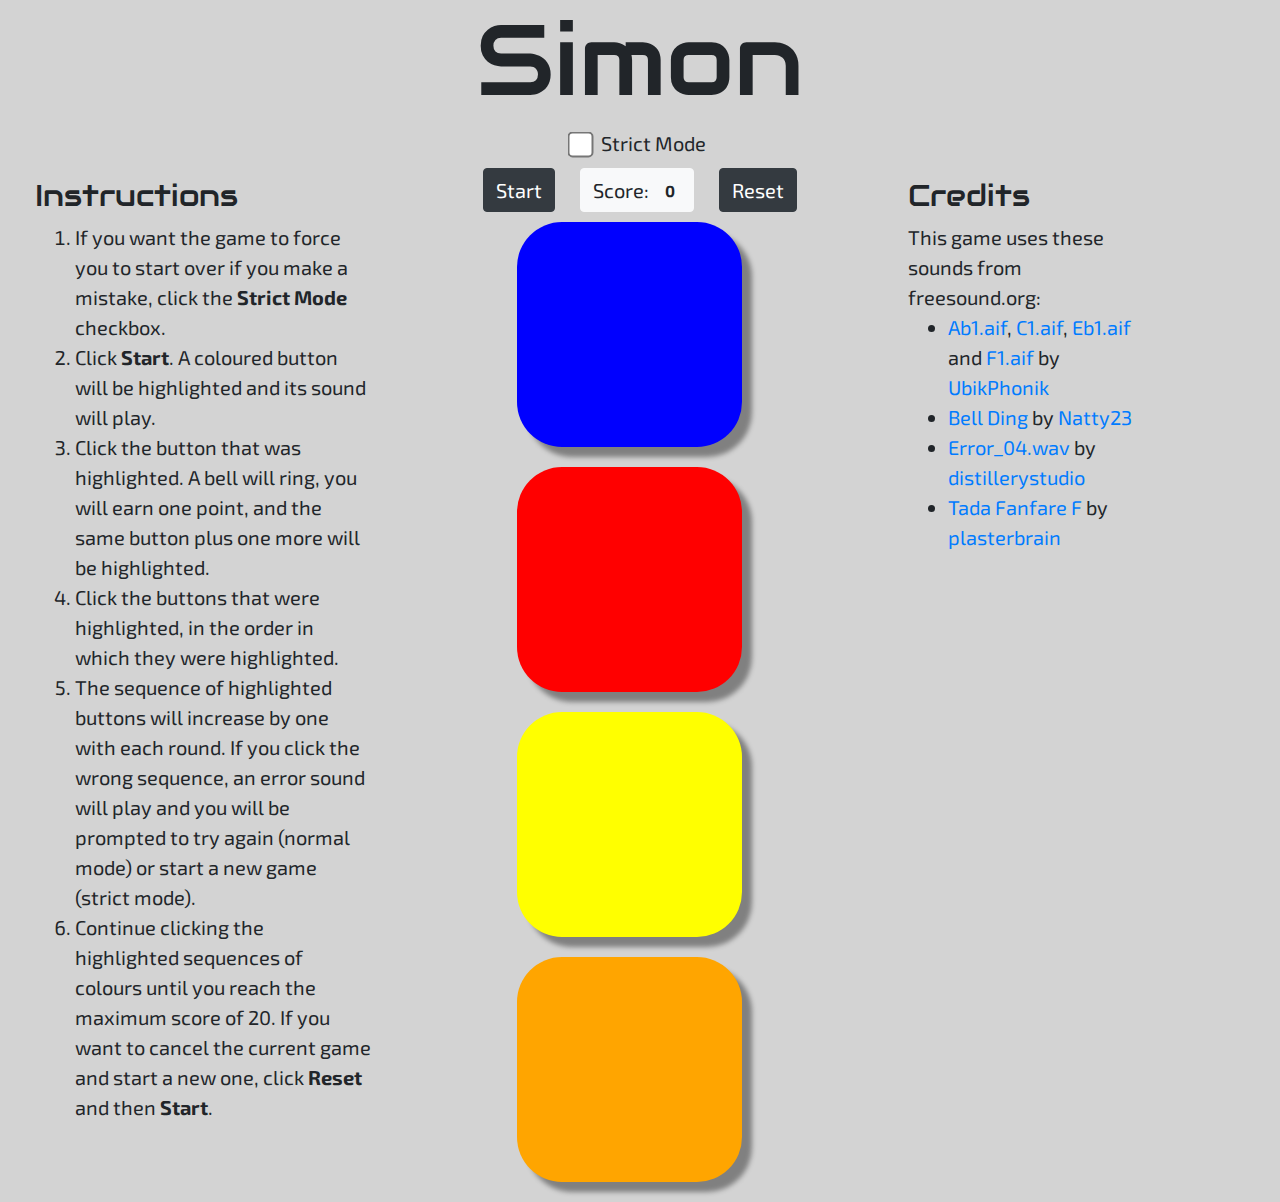
==== index.html @ b0ceb42a "Resized font and buttons" ====
<!DOCTYPE html>
<html lang="en">
<head>
    
    <link rel="stylesheet" href="assets/static/css/bootstrap-grid.min.css" type="text/css" />
    <link rel="stylesheet" href="assets/static/css/bootstrap-reboot.min.css" type="text/css" />
    <link rel="stylesheet" href="assets/static/css/bootstrap.min.css" type="text/css" />
    <link rel="stylesheet" href="assets/css/style.css" type="text/css" />

    <title>Simon Game</title>
    
    <audio id="blue-sound">
        <source src="assets/audio/mp3/177947__ubikphonik__ab1.mp3">
	    <source src="assets/audio/ogg/177947__ubikphonik__ab1.ogg">
    </audio>
    <audio id="red-sound">
        <source src="assets/audio/mp3/177948__ubikphonik__c1.mp3">
	    <source src="assets/audio/ogg/177948__ubikphonik__c1.ogg">
    </audio>  
    <audio id="yellow-sound">
        <source src="assets/audio/mp3/177954__ubikphonik__eb1.mp3">
	    <source src="assets/audio/ogg/177954__ubikphonik__eb1.ogg">
    </audio>  
    <audio id="orange-sound">
        <source src="assets/audio/mp3/177943__ubikphonik__f1.mp3">
	    <source src="assets/audio/ogg/177943__ubikphonik__f1.ogg">
    </audio>
    <audio id="error-sound">
        <source src="assets/audio/mp3/327735__distillerystudio__error-04.mp3">
	    <source src="assets/audio/ogg/327735__distillerystudio__error-04.ogg">
    </audio>
        <audio id="fanfare">
        <source src="assets/audio/mp3/397354__plasterbrain__tada-fanfare-f.mp3">
	    <source src="assets/audio/ogg/397354__plasterbrain__tada-fanfare-f.ogg">
    </audio>
    <audio id="bell">
        <source src="assets/audio/mp3/411749__natty23__bell-ding.mp3">
	    <source src="assets/audio/ogg/411749__natty23__bell-ding.ogg">
    </audio>


<div class="game-container">
    
    <h1>Simon</h1>
        <div class="row">
            <div class="col-xs-12 col-sm-12 order-md-2 col-lg-4 order-lg-1 information">
                <h2>Instructions</h2>
                    <ol>
                        <li>If you want the game to force you to start over if you make a mistake, click the 
                        <strong>Strict Mode</strong> checkbox.</li>
                        <li>Click <strong>Start</strong>. A coloured button will be highlighted and its sound will play.</li>
                        <li>Click the button that was highlighted. A bell will ring, you will earn one point, and the 
                        same button plus one more will be highlighted.</li>
                        <li>Click the buttons that were highlighted, in the order in which they were highlighted.</li> 
                        <li>The sequence of highlighted buttons will increase by one with each round. If you click the 
                        wrong sequence, an error sound will play and you will be prompted to try again (normal mode) or 
                        start a new game (strict mode).</li> 
                        <li>Continue clicking the highlighted sequences of colours until you reach the maximum score of 
                        20. If you want to cancel the current game and start a new one, click <strong>Reset</strong> and 
                        then <strong>Start</strong>.</li>
                    </ol>
            </div>
            <div class="col-xs-12 col-sm-12 order-md-1 col-lg-4 order-lg-2">
                <div> 
                    <input type="checkbox" name="strict-mode" id="strict-mode" />
                        <span class="checkboxtext">Strict Mode</span>            
                </div>    
                <div> 
                    <button type="button" id="start" class="btn btn-dark">Start</button>
                    <button type="button" class="btn btn-light">Score:<span id="score" class="badge badge-light">0</span></button>
                    <button type="button" id="reset" class="btn btn-dark">Reset</button>
                </div>
                <div class="row justify-content-center">
                    <div id="blue" class="colour"></div>
                    <div id="red" class="colour"></div>    
                </div>
                <div class="row justify-content-center">
                    <div id="yellow" class="colour"></div>    
                    <div id="orange" class="colour"></div>
                </div>
            </div>
            <div class="col-xs-12 col-sm-12 order-md-4 col-lg-3 order-lg-3 information">
                <h2>Credits</h2>
                    This game uses these sounds from freesound.org:
                    <ul>
                        <li><a href="https://freesound.org/people/UbikPhonik/sounds/177947/" target="_blank">Ab1.aif</a>, 
                        <a href="https://freesound.org/people/UbikPhonik/sounds/177948/" target="_blank">C1.aif</a>, 
                        <a href="https://freesound.org/people/UbikPhonik/sounds/177954/" target="_blank">Eb1.aif</a> and  
                        <a href="https://freesound.org/people/UbikPhonik/sounds/177943/" target="_blank">F1.aif</a> 
                        by <a href="https://freesound.org/people/UbikPhonik/" target="_blank">UbikPhonik</a></li>
                        <li><a href="https://freesound.org/people/Natty23/sounds/411749/" target="_blank">Bell Ding</a> 
                        by <a href="https://freesound.org/people/Natty23/" target="_blank">Natty23</a></li> 
                        <li><a href="https://freesound.org/people/distillerystudio/sounds/327735/" target="_blank">Error_04.wav</a> 
                        by <a href="https://freesound.org/people/distillerystudio/" target="_blank">distillerystudio</a></li> 
                        <li><a href="https://freesound.org/people/plasterbrain/sounds/397354/" target="_blank">Tada Fanfare F</a> 
                        by <a href="https://freesound.org/people/plasterbrain/" target="_blank">plasterbrain</a></li> 
                    </ul>

            </div>
        </div>
</div>

    <script src="https://ajax.googleapis.com/ajax/libs/jquery/3.3.1/jquery.min.js"></script>
    <script src="assets/js/script.js"></script>

</body>
</html>
---- assets/css/style.css ----
@import url("https://fonts.googleapis.com/css?family=Audiowide|Exo+2");
 
body {
    background-color: lightgrey;
} 

h1 {
    text-align: center;
    font-family: "Audiowide", cursive;
    font-size: 100px;
}

h2 {
    text-align: left;
    font-family: "Audiowide", cursive;
    font-size: 30px;
}

.game-container {
    text-align: center;
}

.information {
    font-family: "Exo 2", sans-serif;
    font-size: 20px;
    text-align: left;
    padding: 50px;
}



/* Buttons */

.btn {
    font-family: "Exo 2", sans-serif;
    font-size: 20px;
    margin: 10px;
}

.checkboxtext {
    font-family: "Exo 2", sans-serif;
    font-size: 20px;
    margin-left: 10px;
}

#score {
    font-family: "Exo 2", sans-serif;
    font-size: 16px;
    margin-left: 10px;
}

.colour {
    opacity: 1;
    height: 225px;
    width: 225px;
    display: inline-block;
    border-radius: 20%;
    margin-right: 20px;
    margin-bottom: 20px;
    box-shadow: 10px 10px 5px grey;
}

.active {
    opacity: .7;
    -webkit-transform: translate(0, 4px);
    -moz-transform: translate(0, 4px);
    -ms-transform: translate(0, 4px);
    -o-transform: translate(0, 4px);
    transform: translate(0, 4px);
    -webkit-box-shadow: 0px 0px 15px 5px rgba(255, 255, 255, .75);
    -moz-box-shadow: 0px 0px 15px 5px rgba(255, 255, 255, .75);
    box-shadow: 0px 0px 15px 5px rgba(255, 255, 255, .75);
}

#blue {
    background-color: blue;
}

#red {
    background-color: red;
}

#yellow {
    background-color: yellow;
}

#orange {
    background-color: orange;
}


/* Code to resize the checkbox from https://stackoverflow.com/a/10415275/9179340 */
input[type=checkbox] {
 -ms-transform: scale(2); 
 -moz-transform: scale(2); 
 -webkit-transform: scale(2); 
 -o-transform: scale(2); 
 padding: 10px;
}
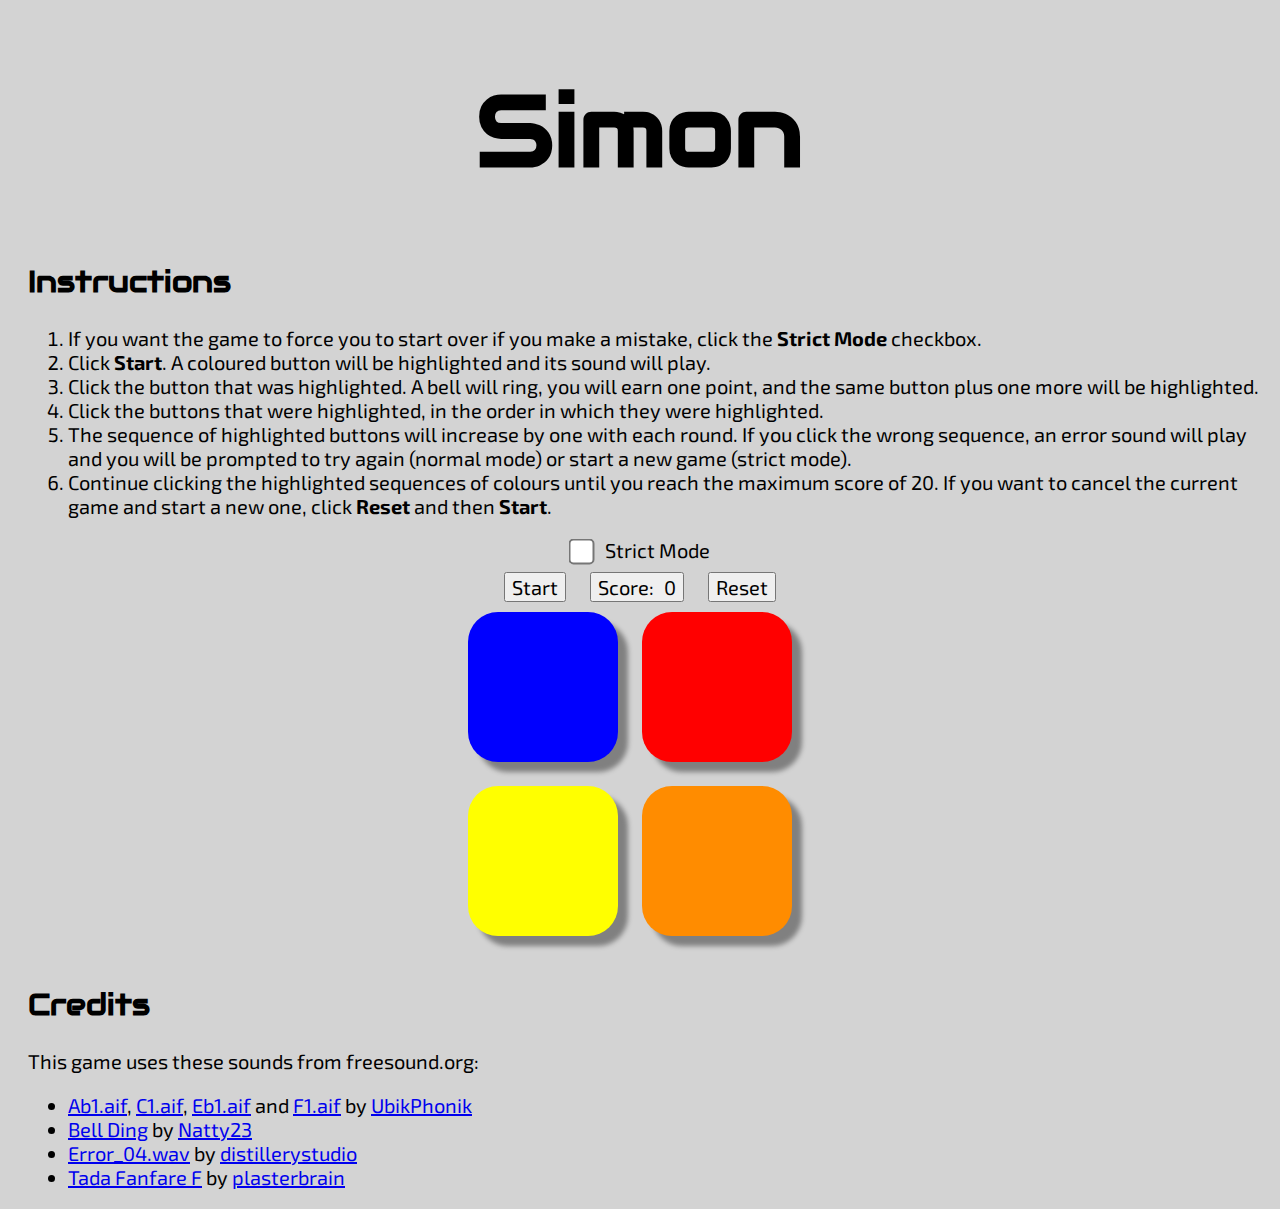
==== commit 460249c2: "Changed Bootstrap breakpoints" ====
--- a/index.html
+++ b/index.html
@@ -2,9 +2,7 @@
 <html lang="en">
 <head>
     
-    <link rel="stylesheet" href="assets/static/css/bootstrap-grid.min.css" type="text/css" />
-    <link rel="stylesheet" href="assets/static/css/bootstrap-reboot.min.css" type="text/css" />
-    <link rel="stylesheet" href="assets/static/css/bootstrap.min.css" type="text/css" />
+    <link rel="stylesheet" href="https://stackpath.bootstrapcdn.com/bootstrap/4.1.3/css/bootstrap.min.css" integrity="sha384-MCw98/SFnGE8fJT3GXwEOngsV7Zt27NXFoaoApmYm81iuXoPkFOJwJ8ERdknLPMO" crossorigin="anonymous">
     <link rel="stylesheet" href="assets/css/style.css" type="text/css" />
 
     <title>Simon Game</title>
@@ -43,7 +41,7 @@
     
     <h1>Simon</h1>
         <div class="row">
-            <div class="col-xs-12 col-sm-12 order-md-2 col-lg-4 order-lg-1 information">
+            <div class="col-xs-12 order-xs-2 col-lg-4 order-lg-1 information">
                 <h2>Instructions</h2>
                     <ol>
                         <li>If you want the game to force you to start over if you make a mistake, click the 
@@ -60,7 +58,7 @@
                         then <strong>Start</strong>.</li>
                     </ol>
             </div>
-            <div class="col-xs-12 col-sm-12 order-md-1 col-lg-4 order-lg-2">
+            <div class="col-xs-12 order-xs-1 col-lg-4 order-lg-2">
                 <div> 
                     <input type="checkbox" name="strict-mode" id="strict-mode" />
                         <span class="checkboxtext">Strict Mode</span>            
@@ -79,7 +77,7 @@
                     <div id="orange" class="colour"></div>
                 </div>
             </div>
-            <div class="col-xs-12 col-sm-12 order-md-4 col-lg-3 order-lg-3 information">
+            <div class="col-xs-12 order-xs-3 col-lg-3 order-lg-3 information">
                 <h2>Credits</h2>
                     This game uses these sounds from freesound.org:
                     <ul>
--- a/assets/css/style.css
+++ b/assets/css/style.css
@@ -24,7 +24,7 @@
     font-family: "Exo 2", sans-serif;
     font-size: 20px;
     text-align: left;
-    padding: 50px;
+    margin-left: 20px;
 }
 
 
@@ -45,14 +45,14 @@
 
 #score {
     font-family: "Exo 2", sans-serif;
-    font-size: 16px;
+    font-size: 20px;
     margin-left: 10px;
 }
 
 .colour {
     opacity: 1;
-    height: 225px;
-    width: 225px;
+    height: 150px;
+    width: 150px;
     display: inline-block;
     border-radius: 20%;
     margin-right: 20px;
@@ -85,7 +85,7 @@
 }
 
 #orange {
-    background-color: orange;
+    background-color: darkorange;
 }
 
 
@@ -97,3 +97,4 @@
  -o-transform: scale(2); 
  padding: 10px;
 }
+
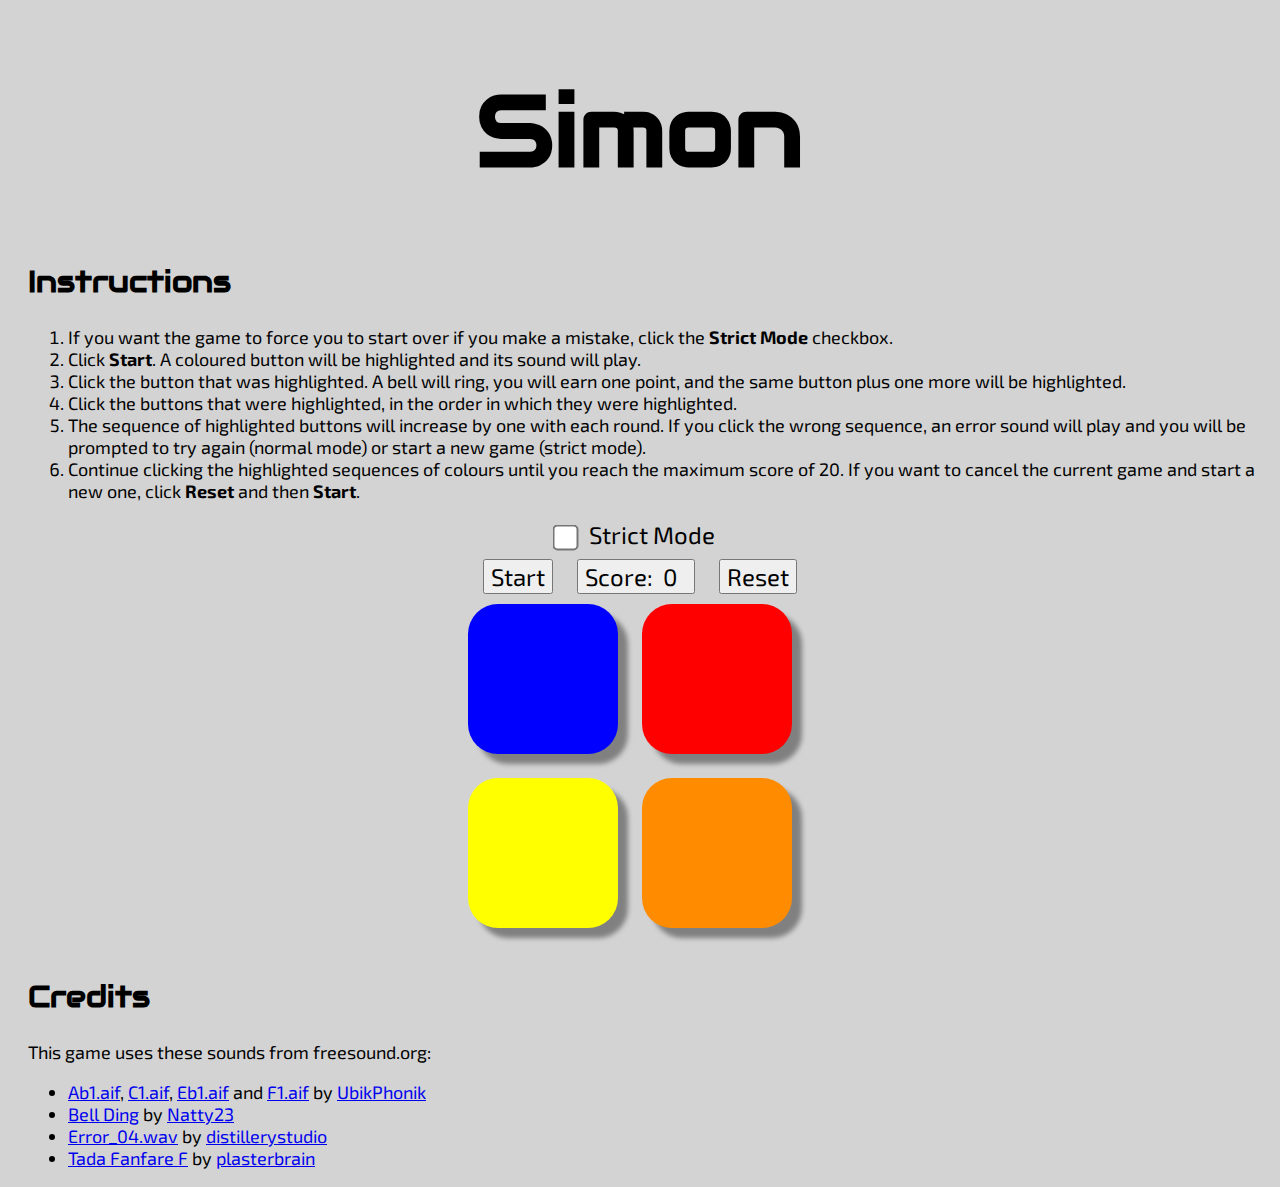
==== commit eb55ec33: "Reinserted ID name mistakenly deleted in a previous edit" ====
--- a/index.html
+++ b/index.html
@@ -1,105 +1,111 @@
 <!DOCTYPE html>
 <html lang="en">
-<head>
+
+    <head>
+        <link rel="stylesheet" href="https://stackpath.bootstrapcdn.com/bootstrap/4.1.3/css/bootstrap.min.css" integrity="sha384-MCw98/SFnGE8fJT3GXwEOngsV7Zt27NXFoaoApmYm81iuXoPkFOJwJ8ERdknLPMO" crossorigin="anonymous">
+        <link rel="stylesheet" href="assets/css/style.css" type="text/css" />
+        <meta name="viewport" content="width=device-width, initial-scale=1">
+        <link rel="shortcut icon" type="image/png" href="assets/images/s_favicon.ico">
+        <title>Simon Game</title>
+    </head>
+
+    <body>
+        
+        <audio id="blue-sound">
+            <source src="assets/audio/mp3/177947__ubikphonik__ab1.mp3">
+            <source src="assets/audio/ogg/177947__ubikphonik__ab1.ogg">
+        </audio>
+        <audio id="red-sound">
+            <source src="assets/audio/mp3/177948__ubikphonik__c1.mp3">
+            <source src="assets/audio/ogg/177948__ubikphonik__c1.ogg">
+        </audio>  
+        <audio id="yellow-sound">
+            <source src="assets/audio/mp3/177954__ubikphonik__eb1.mp3">
+            <source src="assets/audio/ogg/177954__ubikphonik__eb1.ogg">
+        </audio>  
+        <audio id="orange-sound">
+            <source src="assets/audio/mp3/177943__ubikphonik__f1.mp3">
+            <source src="assets/audio/ogg/177943__ubikphonik__f1.ogg">
+        </audio>
+        <audio id="error-sound">
+            <source src="assets/audio/mp3/327735__distillerystudio__error-04.mp3">
+            <source src="assets/audio/ogg/327735__distillerystudio__error-04.ogg">
+        </audio>
+            <audio id="fanfare">
+            <source src="assets/audio/mp3/397354__plasterbrain__tada-fanfare-f.mp3">
+            <source src="assets/audio/ogg/397354__plasterbrain__tada-fanfare-f.ogg">
+        </audio>
+        <audio id="bell">
+            <source src="assets/audio/mp3/411749__natty23__bell-ding.mp3">
+            <source src="assets/audio/ogg/411749__natty23__bell-ding.ogg">
+        </audio>
+        
+        <div class="game-container">
+        
+                <h1>Simon</h1>
+                    <div class="row">
     
-    <link rel="stylesheet" href="https://stackpath.bootstrapcdn.com/bootstrap/4.1.3/css/bootstrap.min.css" integrity="sha384-MCw98/SFnGE8fJT3GXwEOngsV7Zt27NXFoaoApmYm81iuXoPkFOJwJ8ERdknLPMO" crossorigin="anonymous">
-    <link rel="stylesheet" href="assets/css/style.css" type="text/css" />
-
-    <title>Simon Game</title>
+                        <div class="col-xs-12 order-xs-2 col-lg-4 order-lg-1 body-text information">
+                            <h2>Instructions</h2>
+                                <ol>
+                                    <li>If you want the game to force you to start over if you make a mistake, click the 
+                                    <strong>Strict Mode</strong> checkbox.</li>
+                                    <li>Click <strong>Start</strong>. A coloured button will be highlighted and its sound will play.</li>
+                                    <li>Click the button that was highlighted. A bell will ring, you will earn one point, and the 
+                                    same button plus one more will be highlighted.</li>
+                                    <li>Click the buttons that were highlighted, in the order in which they were highlighted.</li> 
+                                    <li>The sequence of highlighted buttons will increase by one with each round. If you click the 
+                                    wrong sequence, an error sound will play and you will be prompted to try again (normal mode) or 
+                                    start a new game (strict mode).</li> 
+                                    <li>Continue clicking the highlighted sequences of colours until you reach the maximum score of 
+                                    20. If you want to cancel the current game and start a new one, click <strong>Reset</strong> and 
+                                    then <strong>Start</strong>.</li>
+                                </ol>
+                        </div>
+                        
+                        <div class="col-xs-12 order-xs-1 col-lg-4 order-lg-2">
+                            <div> 
+                                <input type="checkbox" name="strict-mode" id="strict-mode" />
+                                <span class="body-text settings">Strict Mode</span>            
+                            </div>    
+                            <div> 
+                                <button type="button" id="start" class="btn btn-dark body-text settings">Start</button>
+                                <button type="button" class="btn btn-light body-text settings">Score:<span class="badge badge-light body-text settings" id="score">0</span></button>
+                                <button type="button" id="reset" class="btn btn-dark body-text settings">Reset</button>
+                            </div>
+                            <div class="row justify-content-center">
+                                <div id="blue" class="colour"></div>
+                                <div id="red" class="colour"></div>    
+                            </div>
+                            <div class="row justify-content-center">
+                                <div id="yellow" class="colour"></div>    
+                                <div id="orange" class="colour"></div>
+                            </div>
+                        </div>
+                        
+                        <div class="col-xs-12 order-xs-3 col-lg-3 order-lg-3 body-text information">
+                            <h2>Credits</h2>
+                                This game uses these sounds from freesound.org:
+                                <ul>
+                                    <li><a href="https://freesound.org/people/UbikPhonik/sounds/177947/" target="_blank">Ab1.aif</a>, 
+                                    <a href="https://freesound.org/people/UbikPhonik/sounds/177948/" target="_blank">C1.aif</a>, 
+                                    <a href="https://freesound.org/people/UbikPhonik/sounds/177954/" target="_blank">Eb1.aif</a> and  
+                                    <a href="https://freesound.org/people/UbikPhonik/sounds/177943/" target="_blank">F1.aif</a> 
+                                    by <a href="https://freesound.org/people/UbikPhonik/" target="_blank">UbikPhonik</a></li>
+                                    <li><a href="https://freesound.org/people/Natty23/sounds/411749/" target="_blank">Bell Ding</a> 
+                                    by <a href="https://freesound.org/people/Natty23/" target="_blank">Natty23</a></li> 
+                                    <li><a href="https://freesound.org/people/distillerystudio/sounds/327735/" target="_blank">Error_04.wav</a> 
+                                    by <a href="https://freesound.org/people/distillerystudio/" target="_blank">distillerystudio</a></li> 
+                                    <li><a href="https://freesound.org/people/plasterbrain/sounds/397354/" target="_blank">Tada Fanfare F</a> 
+                                    by <a href="https://freesound.org/people/plasterbrain/" target="_blank">plasterbrain</a></li> 
+                                </ul>
+                        </div>
+                        
+                    </div>
+            </div>
     
-    <audio id="blue-sound">
-        <source src="assets/audio/mp3/177947__ubikphonik__ab1.mp3">
-	    <source src="assets/audio/ogg/177947__ubikphonik__ab1.ogg">
-    </audio>
-    <audio id="red-sound">
-        <source src="assets/audio/mp3/177948__ubikphonik__c1.mp3">
-	    <source src="assets/audio/ogg/177948__ubikphonik__c1.ogg">
-    </audio>  
-    <audio id="yellow-sound">
-        <source src="assets/audio/mp3/177954__ubikphonik__eb1.mp3">
-	    <source src="assets/audio/ogg/177954__ubikphonik__eb1.ogg">
-    </audio>  
-    <audio id="orange-sound">
-        <source src="assets/audio/mp3/177943__ubikphonik__f1.mp3">
-	    <source src="assets/audio/ogg/177943__ubikphonik__f1.ogg">
-    </audio>
-    <audio id="error-sound">
-        <source src="assets/audio/mp3/327735__distillerystudio__error-04.mp3">
-	    <source src="assets/audio/ogg/327735__distillerystudio__error-04.ogg">
-    </audio>
-        <audio id="fanfare">
-        <source src="assets/audio/mp3/397354__plasterbrain__tada-fanfare-f.mp3">
-	    <source src="assets/audio/ogg/397354__plasterbrain__tada-fanfare-f.ogg">
-    </audio>
-    <audio id="bell">
-        <source src="assets/audio/mp3/411749__natty23__bell-ding.mp3">
-	    <source src="assets/audio/ogg/411749__natty23__bell-ding.ogg">
-    </audio>
-
-
-<div class="game-container">
-    
-    <h1>Simon</h1>
-        <div class="row">
-            <div class="col-xs-12 order-xs-2 col-lg-4 order-lg-1 information">
-                <h2>Instructions</h2>
-                    <ol>
-                        <li>If you want the game to force you to start over if you make a mistake, click the 
-                        <strong>Strict Mode</strong> checkbox.</li>
-                        <li>Click <strong>Start</strong>. A coloured button will be highlighted and its sound will play.</li>
-                        <li>Click the button that was highlighted. A bell will ring, you will earn one point, and the 
-                        same button plus one more will be highlighted.</li>
-                        <li>Click the buttons that were highlighted, in the order in which they were highlighted.</li> 
-                        <li>The sequence of highlighted buttons will increase by one with each round. If you click the 
-                        wrong sequence, an error sound will play and you will be prompted to try again (normal mode) or 
-                        start a new game (strict mode).</li> 
-                        <li>Continue clicking the highlighted sequences of colours until you reach the maximum score of 
-                        20. If you want to cancel the current game and start a new one, click <strong>Reset</strong> and 
-                        then <strong>Start</strong>.</li>
-                    </ol>
-            </div>
-            <div class="col-xs-12 order-xs-1 col-lg-4 order-lg-2">
-                <div> 
-                    <input type="checkbox" name="strict-mode" id="strict-mode" />
-                        <span class="checkboxtext">Strict Mode</span>            
-                </div>    
-                <div> 
-                    <button type="button" id="start" class="btn btn-dark">Start</button>
-                    <button type="button" class="btn btn-light">Score:<span id="score" class="badge badge-light">0</span></button>
-                    <button type="button" id="reset" class="btn btn-dark">Reset</button>
-                </div>
-                <div class="row justify-content-center">
-                    <div id="blue" class="colour"></div>
-                    <div id="red" class="colour"></div>    
-                </div>
-                <div class="row justify-content-center">
-                    <div id="yellow" class="colour"></div>    
-                    <div id="orange" class="colour"></div>
-                </div>
-            </div>
-            <div class="col-xs-12 order-xs-3 col-lg-3 order-lg-3 information">
-                <h2>Credits</h2>
-                    This game uses these sounds from freesound.org:
-                    <ul>
-                        <li><a href="https://freesound.org/people/UbikPhonik/sounds/177947/" target="_blank">Ab1.aif</a>, 
-                        <a href="https://freesound.org/people/UbikPhonik/sounds/177948/" target="_blank">C1.aif</a>, 
-                        <a href="https://freesound.org/people/UbikPhonik/sounds/177954/" target="_blank">Eb1.aif</a> and  
-                        <a href="https://freesound.org/people/UbikPhonik/sounds/177943/" target="_blank">F1.aif</a> 
-                        by <a href="https://freesound.org/people/UbikPhonik/" target="_blank">UbikPhonik</a></li>
-                        <li><a href="https://freesound.org/people/Natty23/sounds/411749/" target="_blank">Bell Ding</a> 
-                        by <a href="https://freesound.org/people/Natty23/" target="_blank">Natty23</a></li> 
-                        <li><a href="https://freesound.org/people/distillerystudio/sounds/327735/" target="_blank">Error_04.wav</a> 
-                        by <a href="https://freesound.org/people/distillerystudio/" target="_blank">distillerystudio</a></li> 
-                        <li><a href="https://freesound.org/people/plasterbrain/sounds/397354/" target="_blank">Tada Fanfare F</a> 
-                        by <a href="https://freesound.org/people/plasterbrain/" target="_blank">plasterbrain</a></li> 
-                    </ul>
-
-            </div>
-        </div>
-</div>
-
-    <script src="https://ajax.googleapis.com/ajax/libs/jquery/3.3.1/jquery.min.js"></script>
-    <script src="assets/js/script.js"></script>
-
-</body>
+        <script src="https://ajax.googleapis.com/ajax/libs/jquery/3.3.1/jquery.min.js"></script>
+        <script src="assets/js/script.js"></script>
+        
+    </body>
 </html>--- a/assets/css/style.css
+++ b/assets/css/style.css
@@ -16,13 +16,16 @@
     font-size: 30px;
 }
 
+.body-text {
+    font-family: "Exo 2", sans-serif;
+    font-size: 18px;
+}
+
 .game-container {
     text-align: center;
 }
 
 .information {
-    font-family: "Exo 2", sans-serif;
-    font-size: 20px;
     text-align: left;
     margin-left: 20px;
 }
@@ -31,22 +34,9 @@
 
 /* Buttons */
 
-.btn {
-    font-family: "Exo 2", sans-serif;
-    font-size: 20px;
+.settings {
+    font-size: 24px;
     margin: 10px;
-}
-
-.checkboxtext {
-    font-family: "Exo 2", sans-serif;
-    font-size: 20px;
-    margin-left: 10px;
-}
-
-#score {
-    font-family: "Exo 2", sans-serif;
-    font-size: 20px;
-    margin-left: 10px;
 }
 
 .colour {
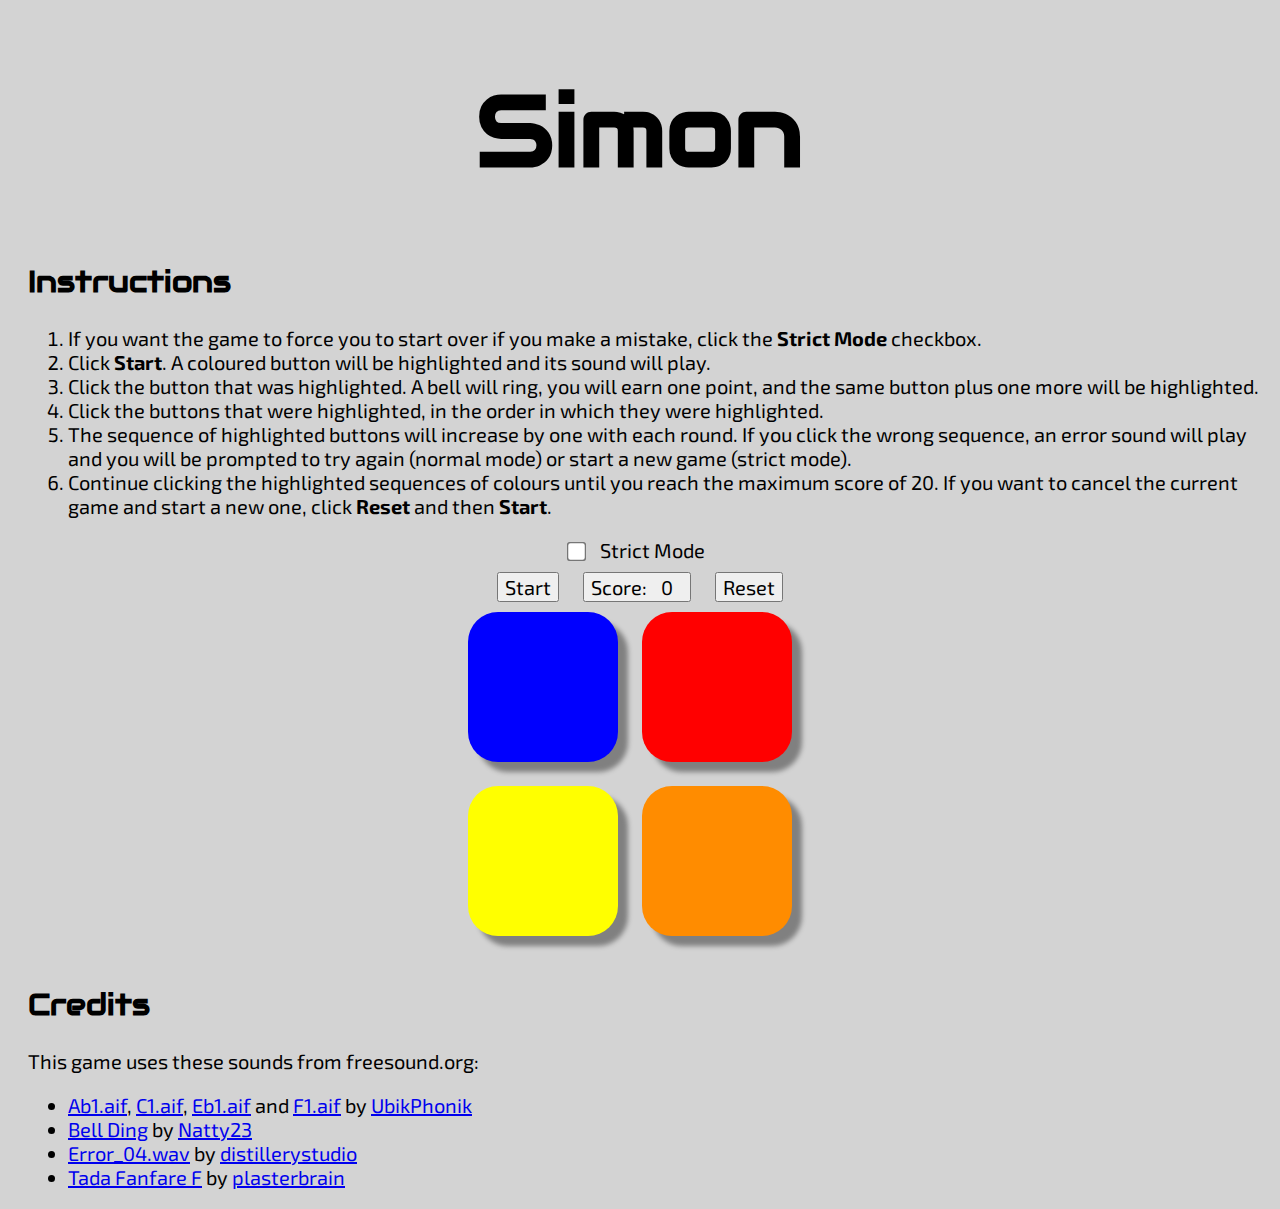
==== commit 835d855f: "Clarified annotations in index.html" ====
--- a/index.html
+++ b/index.html
@@ -11,40 +11,58 @@
 
     <body>
         
+        <!--The sounds used in the game-->
+        
+        <!--This sound plays when the blue button is clicked or played as part of a sequence-->
         <audio id="blue-sound">
             <source src="assets/audio/mp3/177947__ubikphonik__ab1.mp3">
             <source src="assets/audio/ogg/177947__ubikphonik__ab1.ogg">
         </audio>
+        
+        <!--This sound plays when the red button is clicked or played as part of a sequence-->
         <audio id="red-sound">
             <source src="assets/audio/mp3/177948__ubikphonik__c1.mp3">
             <source src="assets/audio/ogg/177948__ubikphonik__c1.ogg">
-        </audio>  
+        </audio>
+        
+        <!--This sound plays when the yellow button is clicked or played as part of a sequence-->
         <audio id="yellow-sound">
             <source src="assets/audio/mp3/177954__ubikphonik__eb1.mp3">
             <source src="assets/audio/ogg/177954__ubikphonik__eb1.ogg">
-        </audio>  
+        </audio> 
+        
+        <!--This sound plays when the orange button is clicked or played as part of a sequence-->
         <audio id="orange-sound">
             <source src="assets/audio/mp3/177943__ubikphonik__f1.mp3">
             <source src="assets/audio/ogg/177943__ubikphonik__f1.ogg">
         </audio>
-        <audio id="error-sound">
+        
+        <!--This sound plays when the user makes a mistake-->
+        <audio id="error-sound"> 
             <source src="assets/audio/mp3/327735__distillerystudio__error-04.mp3">
             <source src="assets/audio/ogg/327735__distillerystudio__error-04.ogg">
         </audio>
-            <audio id="fanfare">
+        
+        <!--This sound plays when the user clicks the correct sequence-->
+        <audio id="bell"> 
+            <source src="assets/audio/mp3/411749__natty23__bell-ding.mp3">
+            <source src="assets/audio/ogg/411749__natty23__bell-ding.ogg">
+        </audio>
+
+        <!--This sound plays when the user wins the game-->
+        <audio id="fanfare"> 
             <source src="assets/audio/mp3/397354__plasterbrain__tada-fanfare-f.mp3">
             <source src="assets/audio/ogg/397354__plasterbrain__tada-fanfare-f.ogg">
         </audio>
-        <audio id="bell">
-            <source src="assets/audio/mp3/411749__natty23__bell-ding.mp3">
-            <source src="assets/audio/ogg/411749__natty23__bell-ding.ogg">
-        </audio>
+        
         
         <div class="game-container">
         
                 <h1>Simon</h1>
-                    <div class="row">
+                
+                    <div class="row"> <!--This row contains the instructions, the gameplay area and the credits for the sounds-->
     
+                        <!--Instructions for the user-->
                         <div class="col-xs-12 order-xs-2 col-lg-4 order-lg-1 body-text information">
                             <h2>Instructions</h2>
                                 <ol>
@@ -61,27 +79,38 @@
                                     20. If you want to cancel the current game and start a new one, click <strong>Reset</strong> and 
                                     then <strong>Start</strong>.</li>
                                 </ol>
-                        </div>
+                        </div>  <!--End of the instructions-->
                         
                         <div class="col-xs-12 order-xs-1 col-lg-4 order-lg-2">
+                            
+                            <!--The checkbox to select strict mode-->
                             <div> 
                                 <input type="checkbox" name="strict-mode" id="strict-mode" />
                                 <span class="body-text settings">Strict Mode</span>            
-                            </div>    
+                            </div>
+                            
+                            <!--Start button, score counter and reset button-->
                             <div> 
                                 <button type="button" id="start" class="btn btn-dark body-text settings">Start</button>
-                                <button type="button" class="btn btn-light body-text settings">Score:<span class="badge badge-light body-text settings" id="score">0</span></button>
+                                <button type="button" class="btn btn-light body-text settings">Score:
+                                <span class="badge badge-light body-text settings" id="score">0</span></button>
                                 <button type="button" id="reset" class="btn btn-dark body-text settings">Reset</button>
                             </div>
-                            <div class="row justify-content-center">
-                                <div id="blue" class="colour"></div>
-                                <div id="red" class="colour"></div>    
-                            </div>
-                            <div class="row justify-content-center">
-                                <div id="yellow" class="colour"></div>    
-                                <div id="orange" class="colour"></div>
-                            </div>
-                        </div>
+                            
+                            <!--Coloured buttons that are highlighted when a sequence plays or the user clicks them-->
+                            <div> 
+                                <div class="row justify-content-center">
+                                    <div id="blue" class="colour"></div>
+                                    <div id="red" class="colour"></div>    
+                                </div>
+                                
+                                <div class="row justify-content-center">
+                                    <div id="yellow" class="colour"></div>    
+                                    <div id="orange" class="colour"></div>
+                                </div>
+                            </div> <!--End of the coloured buttons-->
+                            
+                        </div> <!--End of the game controls and coloured buttons-->
                         
                         <div class="col-xs-12 order-xs-3 col-lg-3 order-lg-3 body-text information">
                             <h2>Credits</h2>
@@ -99,10 +128,10 @@
                                     <li><a href="https://freesound.org/people/plasterbrain/sounds/397354/" target="_blank">Tada Fanfare F</a> 
                                     by <a href="https://freesound.org/people/plasterbrain/" target="_blank">plasterbrain</a></li> 
                                 </ul>
-                        </div>
+                        </div> <!--End of the credits-->
                         
-                    </div>
-            </div>
+                    </div> <!--End of the row with the instructions, gameplay area and credits-->
+            </div> <!--End of the game container-->
     
         <script src="https://ajax.googleapis.com/ajax/libs/jquery/3.3.1/jquery.min.js"></script>
         <script src="assets/js/script.js"></script>
--- a/assets/css/style.css
+++ b/assets/css/style.css
@@ -18,7 +18,7 @@
 
 .body-text {
     font-family: "Exo 2", sans-serif;
-    font-size: 18px;
+    font-size: 20px;
 }
 
 .game-container {
@@ -31,11 +31,9 @@
 }
 
 
-
 /* Buttons */
 
 .settings {
-    font-size: 24px;
     margin: 10px;
 }
 
@@ -48,18 +46,6 @@
     margin-right: 20px;
     margin-bottom: 20px;
     box-shadow: 10px 10px 5px grey;
-}
-
-.active {
-    opacity: .7;
-    -webkit-transform: translate(0, 4px);
-    -moz-transform: translate(0, 4px);
-    -ms-transform: translate(0, 4px);
-    -o-transform: translate(0, 4px);
-    transform: translate(0, 4px);
-    -webkit-box-shadow: 0px 0px 15px 5px rgba(255, 255, 255, .75);
-    -moz-box-shadow: 0px 0px 15px 5px rgba(255, 255, 255, .75);
-    box-shadow: 0px 0px 15px 5px rgba(255, 255, 255, .75);
 }
 
 #blue {
@@ -78,13 +64,24 @@
     background-color: darkorange;
 }
 
+.active {
+    opacity: .7;
+    -webkit-transform: translate(0, 4px);
+    -moz-transform: translate(0, 4px);
+    -ms-transform: translate(0, 4px);
+    -o-transform: translate(0, 4px);
+    transform: translate(0, 4px);
+    -webkit-box-shadow: 0px 0px 15px 5px rgba(255, 255, 255, .75);
+    -moz-box-shadow: 0px 0px 15px 5px rgba(255, 255, 255, .75);
+    box-shadow: 0px 0px 15px 5px rgba(255, 255, 255, .75);
+}
+
 
 /* Code to resize the checkbox from https://stackoverflow.com/a/10415275/9179340 */
 input[type=checkbox] {
- -ms-transform: scale(2); 
- -moz-transform: scale(2); 
- -webkit-transform: scale(2); 
- -o-transform: scale(2); 
+ -ms-transform: scale(1.5); 
+ -moz-transform: scale(1.5); 
+ -webkit-transform: scale(1.5); 
+ -o-transform: scale(1.5); 
  padding: 10px;
-}
-
+}